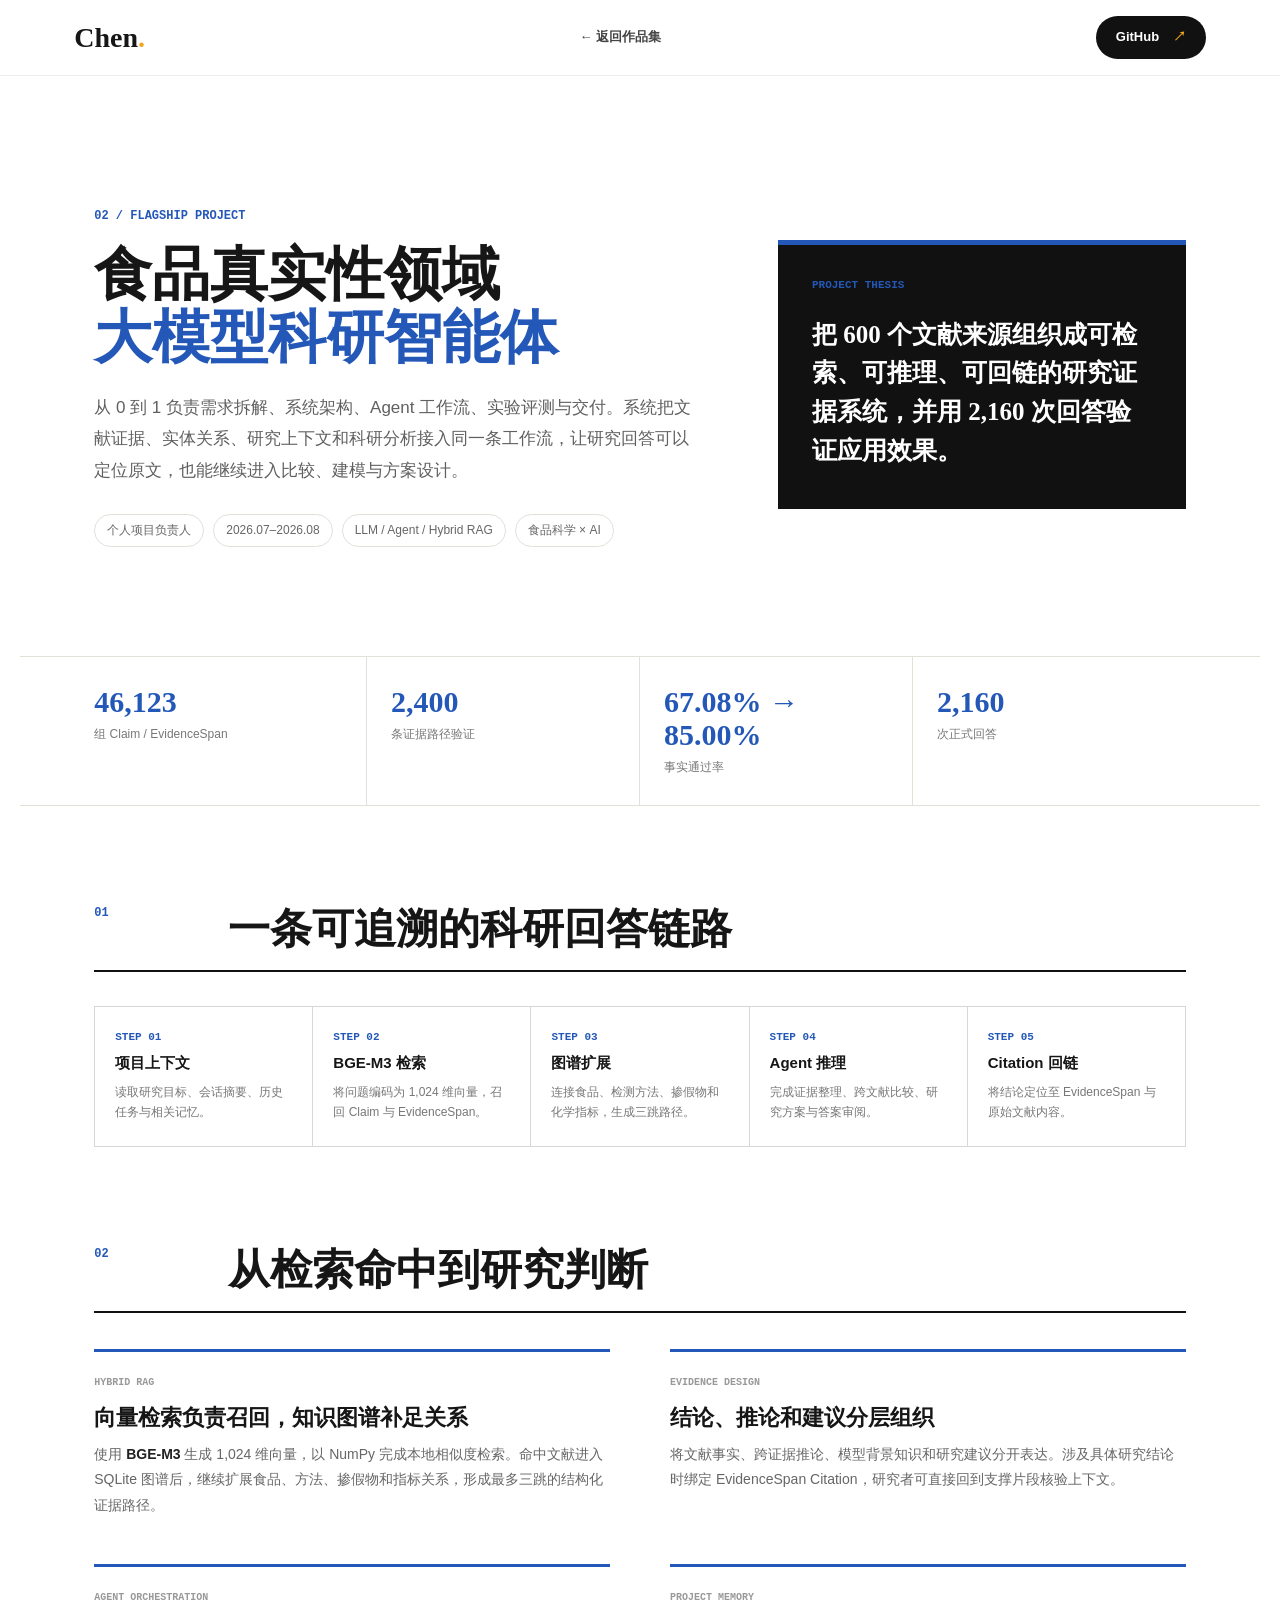
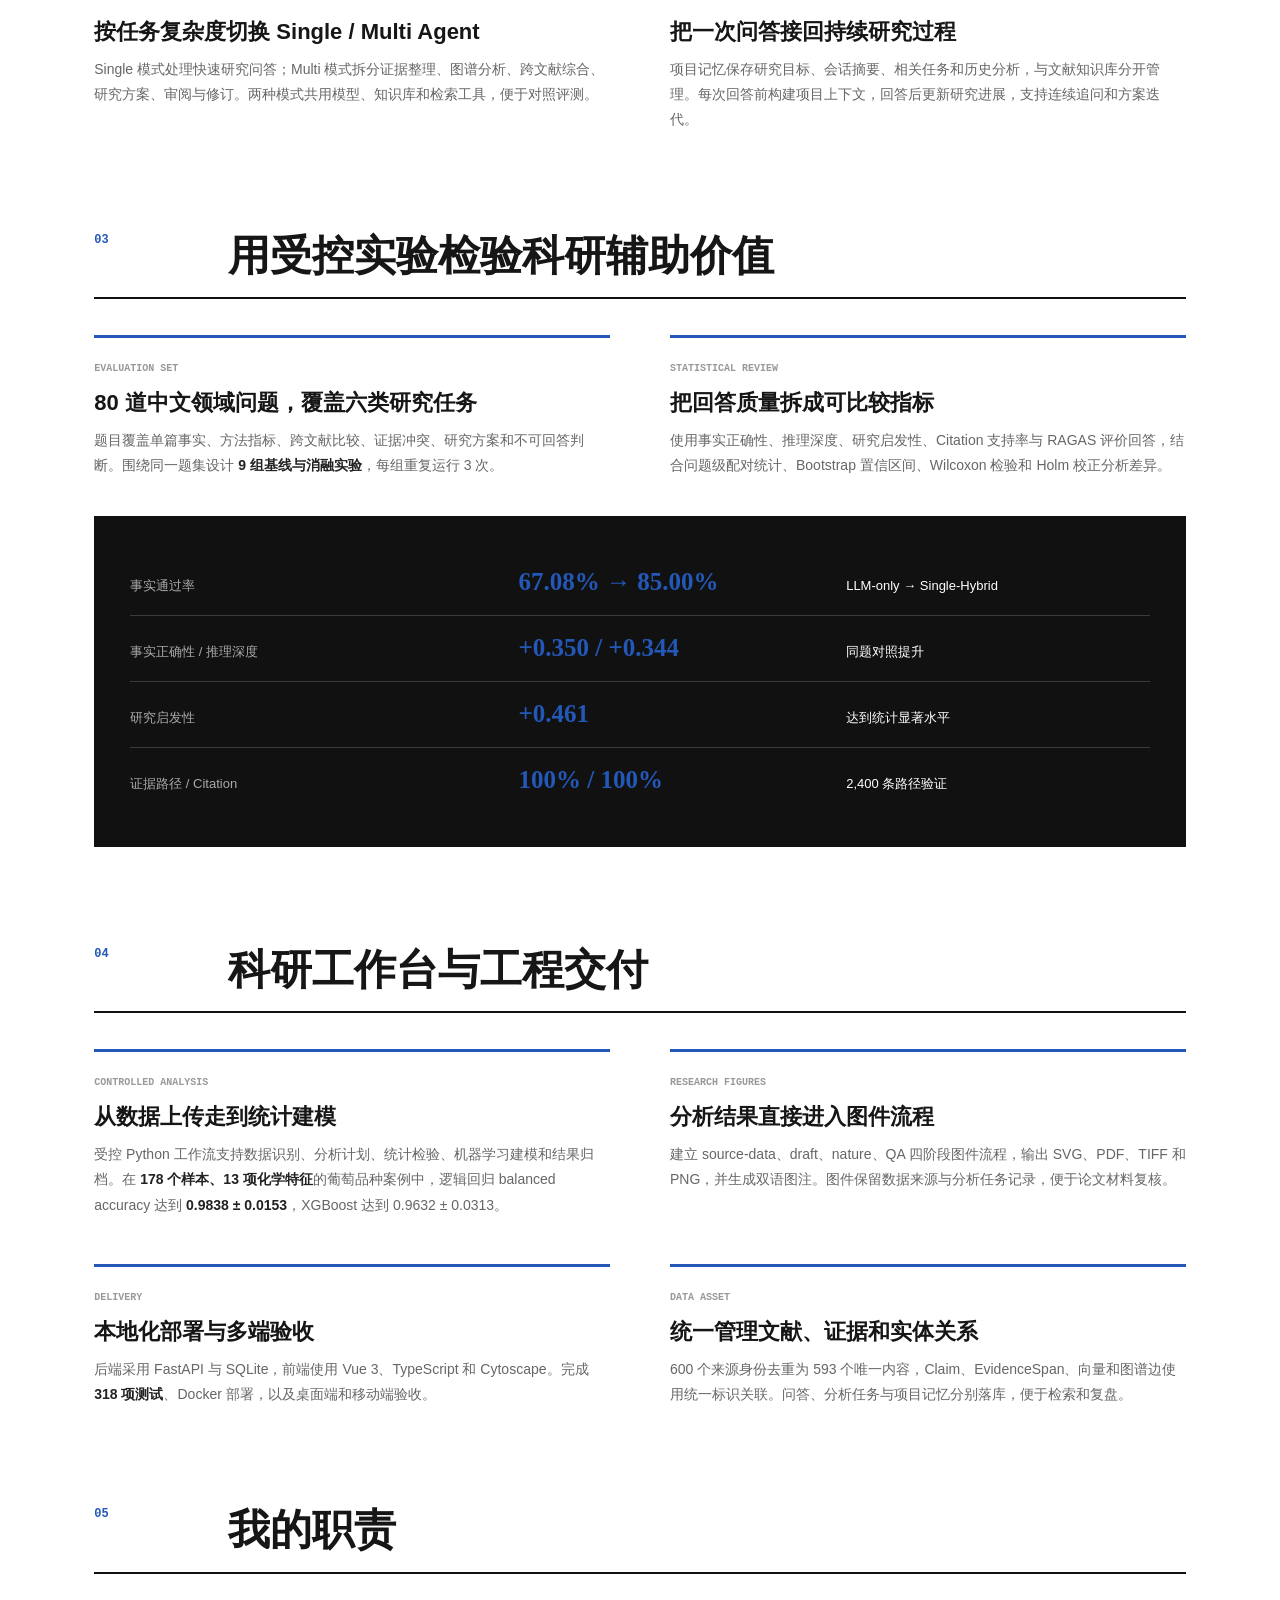
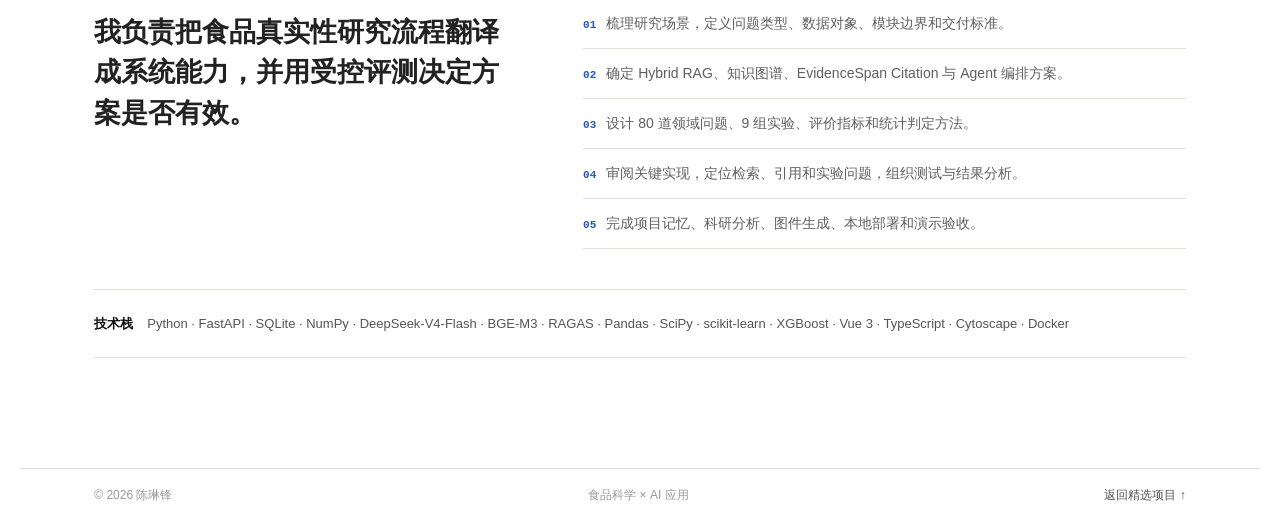
==== research-agent.html @ 5a960bd2 "feat: publish two flagship project case studies" ====
<!doctype html>
<html lang="zh-CN">
<head>
  <meta charset="utf-8">
  <meta name="viewport" content="width=device-width, initial-scale=1">
  <meta name="description" content="陈琳锋主导的食品真实性领域大模型科研智能体：Hybrid RAG、知识图谱、Agent 编排与证据回链。">
  <title>食品真实性领域大模型科研智能体｜陈琳锋</title>
  <link rel="icon" href="data:,">
  <link rel="stylesheet" href="styles.css?v=20260904d">
  <link rel="stylesheet" href="project-detail.css?v=20260904d">
</head>
<body class="case-page research-case">
  <header class="site-header case-header">
    <a class="brand" href="index.html">Chen<span>.</span></a>
    <a class="back-link" href="index.html#projects">← 返回作品集</a>
    <a class="header-action" href="https://github.com/syzlm2001/food-authenticity-research-agent" target="_blank" rel="noreferrer">GitHub <span>↗</span></a>
  </header>

  <main class="case-main">
    <section class="case-hero">
      <div>
        <span class="case-index">02 / FLAGSHIP PROJECT</span>
        <h1>食品真实性领域<br><em>大模型科研智能体</em></h1>
        <p class="case-subtitle">从 0 到 1 负责需求拆解、系统架构、Agent 工作流、实验评测与交付。系统把文献证据、实体关系、研究上下文和科研分析接入同一条工作流，让研究回答可以定位原文，也能继续进入比较、建模与方案设计。</p>
        <div class="case-meta"><span>个人项目负责人</span><span>2026.07–2026.08</span><span>LLM / Agent / Hybrid RAG</span><span>食品科学 × AI</span></div>
      </div>
      <aside class="case-thesis"><p>把 600 个文献来源组织成可检索、可推理、可回链的研究证据系统，并用 2,160 次回答验证应用效果。</p></aside>
    </section>

    <section class="case-metrics" aria-label="项目关键指标">
      <div><b>46,123</b><span>组 Claim / EvidenceSpan</span></div>
      <div><b>2,400</b><span>条证据路径验证</span></div>
      <div><b>67.08% → 85.00%</b><span>事实通过率</span></div>
      <div><b>2,160</b><span>次正式回答</span></div>
    </section>

    <section class="case-section">
      <div class="case-section-head"><span>01</span><h2>一条可追溯的科研回答链路</h2></div>
      <div class="case-flow">
        <div><small>STEP 01</small><strong>项目上下文</strong><p>读取研究目标、会话摘要、历史任务与相关记忆。</p></div>
        <div><small>STEP 02</small><strong>BGE-M3 检索</strong><p>将问题编码为 1,024 维向量，召回 Claim 与 EvidenceSpan。</p></div>
        <div><small>STEP 03</small><strong>图谱扩展</strong><p>连接食品、检测方法、掺假物和化学指标，生成三跳路径。</p></div>
        <div><small>STEP 04</small><strong>Agent 推理</strong><p>完成证据整理、跨文献比较、研究方案与答案审阅。</p></div>
        <div><small>STEP 05</small><strong>Citation 回链</strong><p>将结论定位至 EvidenceSpan 与原始文献内容。</p></div>
      </div>
    </section>

    <section class="case-section">
      <div class="case-section-head"><span>02</span><h2>从检索命中到研究判断</h2></div>
      <div class="case-grid">
        <article class="case-block"><span class="block-label">HYBRID RAG</span><h3>向量检索负责召回，知识图谱补足关系</h3><p>使用 <strong>BGE-M3</strong> 生成 1,024 维向量，以 NumPy 完成本地相似度检索。命中文献进入 SQLite 图谱后，继续扩展食品、方法、掺假物和指标关系，形成最多三跳的结构化证据路径。</p></article>
        <article class="case-block"><span class="block-label">EVIDENCE DESIGN</span><h3>结论、推论和建议分层组织</h3><p>将文献事实、跨证据推论、模型背景知识和研究建议分开表达。涉及具体研究结论时绑定 EvidenceSpan Citation，研究者可直接回到支撑片段核验上下文。</p></article>
        <article class="case-block"><span class="block-label">AGENT ORCHESTRATION</span><h3>按任务复杂度切换 Single / Multi Agent</h3><p>Single 模式处理快速研究问答；Multi 模式拆分证据整理、图谱分析、跨文献综合、研究方案、审阅与修订。两种模式共用模型、知识库和检索工具，便于对照评测。</p></article>
        <article class="case-block"><span class="block-label">PROJECT MEMORY</span><h3>把一次问答接回持续研究过程</h3><p>项目记忆保存研究目标、会话摘要、相关任务和历史分析，与文献知识库分开管理。每次回答前构建项目上下文，回答后更新研究进展，支持连续追问和方案迭代。</p></article>
      </div>
    </section>

    <section class="case-section">
      <div class="case-section-head"><span>03</span><h2>用受控实验检验科研辅助价值</h2></div>
      <div class="case-grid">
        <article class="case-block"><span class="block-label">EVALUATION SET</span><h3>80 道中文领域问题，覆盖六类研究任务</h3><p>题目覆盖单篇事实、方法指标、跨文献比较、证据冲突、研究方案和不可回答判断。围绕同一题集设计 <strong>9 组基线与消融实验</strong>，每组重复运行 3 次。</p></article>
        <article class="case-block"><span class="block-label">STATISTICAL REVIEW</span><h3>把回答质量拆成可比较指标</h3><p>使用事实正确性、推理深度、研究启发性、Citation 支持率与 RAGAS 评价回答，结合问题级配对统计、Bootstrap 置信区间、Wilcoxon 检验和 Holm 校正分析差异。</p></article>
      </div>
      <div class="result-band" aria-label="评测结果">
        <div class="result-row"><span>事实通过率</span><b>67.08% → 85.00%</b><em>LLM-only → Single-Hybrid</em></div>
        <div class="result-row"><span>事实正确性 / 推理深度</span><b>+0.350 / +0.344</b><em>同题对照提升</em></div>
        <div class="result-row"><span>研究启发性</span><b>+0.461</b><em>达到统计显著水平</em></div>
        <div class="result-row"><span>证据路径 / Citation</span><b>100% / 100%</b><em>2,400 条路径验证</em></div>
      </div>
    </section>

    <section class="case-section">
      <div class="case-section-head"><span>04</span><h2>科研工作台与工程交付</h2></div>
      <div class="case-grid">
        <article class="case-block"><span class="block-label">CONTROLLED ANALYSIS</span><h3>从数据上传走到统计建模</h3><p>受控 Python 工作流支持数据识别、分析计划、统计检验、机器学习建模和结果归档。在 <strong>178 个样本、13 项化学特征</strong>的葡萄品种案例中，逻辑回归 balanced accuracy 达到 <strong>0.9838 ± 0.0153</strong>，XGBoost 达到 0.9632 ± 0.0313。</p></article>
        <article class="case-block"><span class="block-label">RESEARCH FIGURES</span><h3>分析结果直接进入图件流程</h3><p>建立 source-data、draft、nature、QA 四阶段图件流程，输出 SVG、PDF、TIFF 和 PNG，并生成双语图注。图件保留数据来源与分析任务记录，便于论文材料复核。</p></article>
        <article class="case-block"><span class="block-label">DELIVERY</span><h3>本地化部署与多端验收</h3><p>后端采用 FastAPI 与 SQLite，前端使用 Vue 3、TypeScript 和 Cytoscape。完成 <strong>318 项测试</strong>、Docker 部署，以及桌面端和移动端验收。</p></article>
        <article class="case-block"><span class="block-label">DATA ASSET</span><h3>统一管理文献、证据和实体关系</h3><p>600 个来源身份去重为 593 个唯一内容，Claim、EvidenceSpan、向量和图谱边使用统一标识关联。问答、分析任务与项目记忆分别落库，便于检索和复盘。</p></article>
      </div>
    </section>

    <section class="case-section">
      <div class="case-section-head"><span>05</span><h2>我的职责</h2></div>
      <div class="case-contribution">
        <p class="contribution-lead">我负责把食品真实性研究流程翻译成系统能力，并用受控评测决定方案是否有效。</p>
        <ul class="contribution-list">
          <li><b>01</b>梳理研究场景，定义问题类型、数据对象、模块边界和交付标准。</li>
          <li><b>02</b>确定 Hybrid RAG、知识图谱、EvidenceSpan Citation 与 Agent 编排方案。</li>
          <li><b>03</b>设计 80 道领域问题、9 组实验、评价指标和统计判定方法。</li>
          <li><b>04</b>审阅关键实现，定位检索、引用和实验问题，组织测试与结果分析。</li>
          <li><b>05</b>完成项目记忆、科研分析、图件生成、本地部署和演示验收。</li>
        </ul>
      </div>
      <p class="tech-line"><strong>技术栈</strong>Python · FastAPI · SQLite · NumPy · DeepSeek-V4-Flash · BGE-M3 · RAGAS · Pandas · SciPy · scikit-learn · XGBoost · Vue 3 · TypeScript · Cytoscape · Docker</p>
    </section>
  </main>

  <footer class="case-footer"><span>© 2026 陈琳锋</span><span>食品科学 × AI 应用</span><a href="index.html#projects">返回精选项目 ↑</a></footer>
</body>
</html>
---- styles.css ----
:root {
  --ink: #161616;
  --muted: #707070;
  --line: #e3e0d8;
  --paper: #ffffff;
  --soft: #faf8f3;
  --orange: #f3a51d;
  --orange-deep: #d77f0d;
  --blue: #2458b8;
}

* { box-sizing: border-box; }
html { scroll-behavior: smooth; }
body {
  margin: 0;
  overflow-x: hidden;
  background: var(--paper);
  color: var(--ink);
  font-family: "Microsoft YaHei", "PingFang SC", "Noto Sans CJK SC", sans-serif;
  line-height: 1.6;
}

.site-header {
  position: sticky;
  top: 0;
  z-index: 10;
  display: flex;
  align-items: center;
  justify-content: space-between;
  height: 76px;
  padding: 0 5.8vw;
  border-bottom: 1px solid #eeeeee;
  background: rgba(255, 255, 255, 0.96);
}
.brand {
  color: var(--ink);
  font: 800 28px/1 Georgia, "Times New Roman", serif;
  letter-spacing: 0;
  text-decoration: none;
}
.brand span { color: var(--orange); }
nav { display: flex; gap: 38px; }
nav a { color: #444444; font-size: 14px; text-decoration: none; }
nav a:hover { color: var(--orange-deep); }
.header-action {
  padding: 11px 20px;
  border-radius: 24px;
  background: #111111;
  color: #ffffff;
  font-size: 13px;
  font-weight: 700;
  text-decoration: none;
}
.header-action span { margin-left: 10px; color: var(--orange); }

.hero,
.quick-facts,
.section,
.contact,
footer {
  width: min(100%, 1240px);
  margin: 0 auto;
  padding-right: 5.8vw;
  padding-left: 5.8vw;
}
.hero {
  display: grid;
  grid-template-columns: 1.05fr 0.95fr;
  align-items: center;
  gap: 40px;
  min-height: 670px;
  padding-top: 74px;
  padding-bottom: 72px;
}
.eyebrow {
  margin: 0 0 16px;
  color: #8a8a8a;
  font: 700 11px/1.2 ui-monospace, "Cascadia Mono", monospace;
  letter-spacing: 0;
}
.eyebrow span {
  display: inline-block;
  width: 8px;
  height: 8px;
  margin-right: 8px;
  border-radius: 50%;
  background: var(--orange);
}
.hero h1 {
  margin: 0;
  color: #101010;
  font: 800 78px/1.05 Georgia, "Noto Serif SC", "Songti SC", serif;
  letter-spacing: 0;
}
.hero h1 em { color: var(--orange-deep); font-style: normal; }
.hero-intro {
  max-width: 510px;
  margin: 30px 0 22px;
  color: #626262;
  font-size: 17px;
  line-height: 1.8;
}
.hero-tags,
.mini-tags { display: flex; flex-wrap: wrap; gap: 9px; }
.hero-tags span,
.mini-tags span {
  padding: 5px 12px;
  border: 1px solid var(--line);
  border-radius: 18px;
  color: #666666;
  font-size: 12px;
}
.hero-visual { position: relative; height: 490px; }
.orange-shape {
  position: absolute;
  z-index: 1;
  top: 62px;
  left: 50%;
  width: 350px;
  height: 350px;
  border-radius: 42% 58% 50% 50% / 46% 43% 57% 54%;
  background: var(--orange);
  transform: translateX(-50%) rotate(7deg);
}
.portrait-frame {
  position: absolute;
  z-index: 2;
  top: 35px;
  left: 50%;
  width: 290px;
  height: 390px;
  overflow: hidden;
  border: 10px solid #ffffff;
  box-shadow: 0 17px 35px rgba(0, 0, 0, 0.16);
  transform: translateX(-50%);
}
.portrait-frame img { display: block; width: 100%; height: 100%; object-fit: cover; }
.float-label {
  position: absolute;
  z-index: 3;
  display: flex;
  align-items: center;
  gap: 10px;
  padding: 9px 15px;
  border-radius: 28px;
  background: #ffffff;
  box-shadow: 0 8px 24px rgba(0, 0, 0, 0.12);
  font-size: 12px;
}
.float-label b {
  display: grid;
  place-items: center;
  width: 29px;
  height: 29px;
  border-radius: 50%;
  background: #111111;
  color: #ffffff;
  font-size: 11px;
}
.float-label small { color: #999999; }
.label-one { top: 155px; left: 4%; }
.label-two { right: 3%; bottom: 75px; }

.quick-facts {
  display: grid;
  grid-template-columns: repeat(4, 1fr);
  border-top: 1px solid var(--line);
  border-bottom: 1px solid var(--line);
}
.quick-facts div { padding: 25px 20px; border-right: 1px solid var(--line); }
.quick-facts div:first-child { padding-left: 0; }
.quick-facts div:last-child { border-right: 0; }
.quick-facts b {
  display: block;
  font: 800 30px/1 Georgia, "Times New Roman", serif;
  letter-spacing: 0;
}
.quick-facts span { display: block; margin-top: 5px; color: #888888; font-size: 12px; }

.section { padding-top: 110px; }
.section-title {
  display: flex;
  align-items: end;
  gap: 20px;
  margin-bottom: 42px;
  padding-bottom: 16px;
  border-bottom: 2px solid #111111;
}
.section-no {
  padding-bottom: 5px;
  color: var(--orange-deep);
  font: 800 14px ui-monospace, "Cascadia Mono", monospace;
}
.section-title .eyebrow { margin-bottom: 6px; }
.section-title h2 {
  margin: 0;
  font: 800 50px/1 Georgia, "Noto Serif SC", "Songti SC", serif;
  letter-spacing: 0;
}
.section-caption { margin: 0 0 3px auto; color: #999999; font-size: 13px; }

.timeline { position: relative; margin-left: 15px; }
.timeline::before {
  position: absolute;
  top: 7px;
  bottom: 8px;
  left: 6px;
  width: 1px;
  background: var(--line);
  content: "";
}
.timeline-item {
  position: relative;
  display: grid;
  grid-template-columns: 145px 1fr;
  gap: 32px;
  padding-bottom: 52px;
}
.timeline-dot {
  position: absolute;
  top: 7px;
  left: 0;
  width: 13px;
  height: 13px;
  border: 3px solid #ffffff;
  border-radius: 50%;
  background: var(--orange);
  box-shadow: 0 0 0 1px var(--orange);
}
.timeline-date { padding-left: 34px; color: #999999; font: 12px ui-monospace, monospace; }
.timeline-content { padding-bottom: 30px; border-bottom: 1px solid var(--line); }
.timeline-content h3 { margin: 0; font-size: 24px; line-height: 1.3; }
.timeline-content .role { margin: 7px 0; color: var(--orange-deep); font-size: 13px; }
.timeline-content p:not(.role) { max-width: 730px; margin: 12px 0; color: #666666; }
.mini-tags { margin-top: 16px; gap: 7px; }

.project-section { padding-bottom: 30px; }
.project-grid { display: grid; grid-template-columns: repeat(2, minmax(0, 1fr)); gap: 18px; }
.project-card {
  position: relative;
  min-width: 0;
  min-height: 300px;
  padding: 26px 28px 30px;
  border: 1px solid var(--line);
  background: #ffffff;
}
.project-card:hover { border-color: #aaaaaa; }
.project-card-featured { grid-column: span 2; min-height: 340px; background: var(--soft); }
.card-top { display: flex; align-items: center; justify-content: space-between; gap: 16px; }
.card-number { color: var(--orange-deep); font: 700 12px ui-monospace, monospace; }
.card-top a,
.competition-head a { color: var(--blue); font: 12px ui-monospace, monospace; text-decoration: none; }
.card-accent { width: 62px; height: 5px; margin: 25px 0 18px; background: var(--orange); }
.project-card h3 { max-width: 670px; margin: 14px 0 8px; font-size: 24px; line-height: 1.35; }
.project-card:not(.project-card-featured) h3 { font-size: 20px; }
.card-role { margin: 0 0 15px; color: #8a8a8a; font: 11px ui-monospace, monospace; }
.project-card > p:not(.card-role) { max-width: 720px; margin: 0; color: #666666; }
.card-metrics { display: flex; flex-wrap: wrap; gap: 36px; margin-top: 22px; }
.card-metrics b { color: var(--blue); font: 800 24px/1 Georgia, "Times New Roman", serif; }
.card-metrics small {
  display: block;
  margin-top: 5px;
  color: #8a8a8a;
  font: 400 11px/1.3 "Microsoft YaHei", sans-serif;
}
.card-type { color: #999999; font: 11px ui-monospace, monospace; }

.competition-section {
  width: 100%;
  max-width: none;
  padding-right: max(5.8vw, calc((100% - 1240px) / 2 + 5.8vw));
  padding-bottom: 100px;
  padding-left: max(5.8vw, calc((100% - 1240px) / 2 + 5.8vw));
  background: #111111;
  color: #ffffff;
}
.competition-section .section-title { border-color: #555555; }
.competition-section .section-title h2 { color: #ffffff; }
.competition-section .eyebrow { color: #999999; }
.competition-grid { display: grid; grid-template-columns: 1fr 1fr; gap: 70px; }
.competition-head {
  display: flex;
  justify-content: space-between;
  margin-bottom: 23px;
  padding-bottom: 12px;
  border-bottom: 1px solid #444444;
  color: var(--orange);
  font: 12px ui-monospace, monospace;
}
.competition-head a { color: #aac2eb; }
.competition-grid h3 { margin: 0 0 8px; font-size: 24px; }
.competition-grid strong { display: block; margin-bottom: 12px; color: #ffbd5a; font-size: 13px; }
.competition-grid p { max-width: 500px; margin: 0; color: #bbbbbb; }

.capability-grid { display: grid; grid-template-columns: repeat(3, 1fr); gap: 40px; }
.capability-grid > div { padding-top: 15px; border-top: 3px solid #111111; }
.capability-grid span { color: var(--orange-deep); font: 800 13px ui-monospace, monospace; }
.capability-grid h3 { margin: 16px 0 8px; font-size: 22px; }
.capability-grid p { margin: 0; color: #777777; font-size: 14px; }
.about-grid { display: grid; grid-template-columns: 1fr 1fr; gap: 65px; }
.about-grid > div { padding-top: 18px; border-top: 1px solid var(--line); }
.about-grid h3 { margin: 0 0 10px; font-size: 22px; }
.about-grid p { max-width: 480px; margin: 0; color: #666666; }

.contact {
  display: flex;
  align-items: end;
  justify-content: space-between;
  margin-top: 120px;
  padding-top: 88px;
  padding-bottom: 88px;
  border-top: 1px solid var(--line);
}
.contact h2 {
  margin: 0;
  font: 800 57px/1.06 Georgia, "Noto Serif SC", "Songti SC", serif;
  letter-spacing: 0;
}
.contact h2 em { color: var(--orange-deep); font-style: normal; }
.contact-links { display: flex; flex-direction: column; gap: 9px; }
.contact-links a { color: #333333; font-size: 15px; text-decoration: none; }
.contact-links a:hover { color: var(--orange-deep); }
footer {
  display: flex;
  justify-content: space-between;
  padding-top: 17px;
  padding-bottom: 22px;
  border-top: 1px solid var(--line);
  color: #999999;
  font-size: 12px;
}
footer a { color: #555555; text-decoration: none; }

@media (max-width: 1000px) {
  nav { gap: 20px; }
  .hero { grid-template-columns: 1fr 0.85fr; min-height: 610px; }
  .hero h1 { font-size: 60px; }
  .hero-visual { height: 430px; }
  .orange-shape { width: 300px; height: 300px; }
  .portrait-frame { width: 250px; height: 340px; }
  .label-one { left: -2%; }
  .label-two { right: -2%; }
}

@media (max-width: 760px) {
  .site-header { height: 64px; padding: 0 20px; }
  .brand { font-size: 24px; }
  .site-header nav { display: none; }
  .header-action { padding: 9px 13px; font-size: 11px; }
  .header-action span { margin-left: 5px; }
  .hero,
  .quick-facts,
  .section,
  .contact,
  footer { padding-right: 20px; padding-left: 20px; }
  .hero {
    grid-template-columns: 1fr;
    gap: 35px;
    min-height: 0;
    padding-top: 55px;
    padding-bottom: 52px;
  }
  .hero h1 { max-width: 350px; font-size: 44px; line-height: 1.08; word-break: keep-all; }
  .hero-intro { margin-top: 24px; font-size: 15px; }
  .hero-visual { height: 390px; }
  .orange-shape { top: 46px; width: 270px; height: 270px; }
  .portrait-frame { top: 25px; width: 225px; height: 305px; border-width: 8px; }
  .float-label { padding: 7px 11px; font-size: 10px; }
  .label-one { top: 125px; left: 0; }
  .label-two { right: 0; bottom: 35px; }
  .quick-facts { grid-template-columns: repeat(2, 1fr); }
  .quick-facts div { padding: 21px 12px; border-bottom: 1px solid var(--line); }
  .quick-facts div:nth-child(2) { border-right: 0; }
  .quick-facts div:nth-child(3),
  .quick-facts div:nth-child(4) { border-bottom: 0; }
  .quick-facts div:first-child { padding-left: 12px; }
  .quick-facts b { font-size: 25px; }
  .section { padding-top: 72px; }
  .section-title { gap: 13px; margin-bottom: 30px; padding-bottom: 12px; }
  .section-title h2 { font-size: 36px; }
  .section-caption { display: none; }
  .timeline { margin-left: 0; }
  .timeline::before, .timeline-dot { display: none; }
  .timeline-item { grid-template-columns: 1fr; gap: 10px; padding-bottom: 38px; }
  .timeline-date { padding-left: 0; }
  .timeline-content { padding-bottom: 24px; }
  .timeline-content h3 { font-size: 21px; }
  .project-grid { grid-template-columns: 1fr; }
  .project-card,
  .project-card-featured { grid-column: span 1; min-height: 0; padding: 22px 20px 25px; }
  .project-card h3,
  .project-card:not(.project-card-featured) h3 { font-size: 21px; }
  .card-top { align-items: flex-start; }
  .competition-section { padding-right: 20px; padding-bottom: 72px; padding-left: 20px; }
  .competition-grid { grid-template-columns: 1fr; gap: 50px; }
  .competition-grid h3 { font-size: 21px; }
  .capability-grid, .about-grid { grid-template-columns: 1fr; gap: 30px; }
  .contact {
    align-items: flex-start;
    flex-direction: column;
    gap: 35px;
    margin-top: 78px;
    padding-top: 62px;
    padding-bottom: 62px;
  }
  .contact h2 { font-size: 42px; }
  .contact-links a { overflow-wrap: anywhere; }
  footer { flex-direction: column; gap: 5px; }
}
---- project-detail.css ----
.case-page {
  --case-accent: var(--orange);
  background: #fff;
}

.case-page.research-case { --case-accent: var(--blue); }

.case-header .back-link {
  color: #444;
  font-size: 13px;
  font-weight: 700;
  text-decoration: none;
}

.case-header .back-link:hover { color: var(--case-accent); }

.case-main { padding-top: 0; }

.case-hero {
  display: grid;
  grid-template-columns: minmax(0, 1.2fr) minmax(310px, .8fr);
  gap: 72px;
  width: min(100%, 1240px);
  min-height: 580px;
  margin: 0 auto;
  padding: 92px 5.8vw 76px;
  align-items: center;
}

.case-index {
  color: var(--case-accent);
  font: 800 12px/1.2 ui-monospace, "Cascadia Mono", monospace;
}

.case-hero h1 {
  max-width: 820px;
  margin: 18px 0 22px;
  font: 800 58px/1.08 Georgia, "Noto Serif SC", "Songti SC", serif;
  letter-spacing: 0;
}

.case-hero h1 em { color: var(--case-accent); font-style: normal; }

.case-subtitle {
  max-width: 720px;
  margin: 0;
  color: #606060;
  font-size: 17px;
  line-height: 1.85;
}

.case-meta {
  display: flex;
  flex-wrap: wrap;
  gap: 9px;
  margin-top: 28px;
}

.case-meta span {
  padding: 6px 12px;
  border: 1px solid var(--line);
  border-radius: 18px;
  color: #666;
  font-size: 12px;
}

.case-thesis {
  position: relative;
  padding: 34px 34px 38px;
  border-top: 5px solid var(--case-accent);
  background: #111;
  color: #fff;
}

.case-thesis::before {
  display: block;
  margin-bottom: 25px;
  color: var(--case-accent);
  font: 800 11px ui-monospace, monospace;
  content: "PROJECT THESIS";
}

.case-thesis p {
  margin: 0;
  font: 700 25px/1.55 Georgia, "Noto Serif SC", serif;
}

.case-metrics {
  display: grid;
  grid-template-columns: repeat(4, minmax(0, 1fr));
  width: min(100%, 1240px);
  margin: 0 auto;
  padding: 0 5.8vw;
  border-top: 1px solid var(--line);
  border-bottom: 1px solid var(--line);
}

.case-metrics div {
  min-width: 0;
  padding: 28px 24px;
  border-right: 1px solid var(--line);
}

.case-metrics div:first-child { padding-left: 0; }
.case-metrics div:last-child { border-right: 0; }

.case-metrics b {
  display: block;
  color: var(--case-accent);
  font: 800 30px/1.1 Georgia, "Times New Roman", serif;
  overflow-wrap: anywhere;
}

.case-metrics span {
  display: block;
  margin-top: 7px;
  color: #777;
  font-size: 12px;
}

.case-section {
  width: min(100%, 1240px);
  margin: 0 auto;
  padding: 100px 5.8vw 0;
}

.case-section-head {
  display: grid;
  grid-template-columns: 110px 1fr;
  gap: 24px;
  padding-bottom: 18px;
  border-bottom: 2px solid #111;
}

.case-section-head span {
  color: var(--case-accent);
  font: 800 12px ui-monospace, monospace;
}

.case-section-head h2 {
  margin: 0;
  font: 800 42px/1.1 Georgia, "Noto Serif SC", serif;
}

.case-flow {
  display: grid;
  grid-template-columns: repeat(5, minmax(0, 1fr));
  gap: 1px;
  margin-top: 34px;
  background: #d7d7d7;
  border: 1px solid #d7d7d7;
}

.case-flow div {
  min-width: 0;
  padding: 24px 20px;
  background: #fff;
}

.case-flow small {
  display: block;
  color: var(--case-accent);
  font: 800 11px ui-monospace, monospace;
}

.case-flow strong { display: block; margin-top: 8px; font-size: 15px; }
.case-flow p { margin: 8px 0 0; color: #777; font-size: 12px; line-height: 1.6; }

.case-grid {
  display: grid;
  grid-template-columns: repeat(2, minmax(0, 1fr));
  column-gap: 60px;
  row-gap: 46px;
  margin-top: 36px;
}

.case-block {
  padding-top: 15px;
  border-top: 3px solid var(--case-accent);
}

.case-block .block-label {
  color: #999;
  font: 800 10px ui-monospace, monospace;
}

.case-block h3 { margin: 10px 0 10px; font-size: 22px; line-height: 1.35; }
.case-block p { margin: 0; color: #666; font-size: 14px; line-height: 1.8; }
.case-block strong { color: #222; }

.result-band {
  margin-top: 38px;
  padding: 34px 36px;
  background: #111;
  color: #fff;
}

.result-row {
  display: grid;
  grid-template-columns: 1.2fr 1fr 1fr;
  gap: 24px;
  padding: 18px 0;
  border-bottom: 1px solid #3c3c3c;
  align-items: baseline;
}

.result-row:last-child { border-bottom: 0; }
.result-row span { color: #aaa; font-size: 13px; }
.result-row b { color: var(--case-accent); font: 800 25px Georgia, serif; }
.result-row em { color: #fff; font-style: normal; font-size: 13px; }

.case-contribution {
  display: grid;
  grid-template-columns: .82fr 1.18fr;
  gap: 70px;
  margin-top: 38px;
}

.contribution-lead {
  margin: 0;
  color: #222;
  font: 700 27px/1.5 Georgia, "Noto Serif SC", serif;
}

.contribution-list { margin: 0; padding: 0; list-style: none; }
.contribution-list li { padding: 13px 0; border-bottom: 1px solid var(--line); color: #5f5f5f; font-size: 14px; line-height: 1.65; }
.contribution-list li:first-child { padding-top: 0; }
.contribution-list b { margin-right: 10px; color: var(--case-accent); font: 800 11px ui-monospace, monospace; }

.tech-line {
  margin-top: 40px;
  padding: 22px 0;
  border-top: 1px solid var(--line);
  border-bottom: 1px solid var(--line);
  color: #555;
  font-size: 13px;
  line-height: 1.8;
}

.tech-line strong { margin-right: 14px; color: #111; }

.case-footer { margin-top: 110px; }

@media (max-width: 900px) {
  .case-hero { grid-template-columns: 1fr; min-height: 0; gap: 38px; }
  .case-hero h1 { font-size: 48px; }
  .case-thesis { max-width: 620px; }
  .case-flow { grid-template-columns: repeat(3, minmax(0, 1fr)); }
}

@media (max-width: 760px) {
  .case-header { height: 64px; }
  .case-hero { padding: 58px 20px 48px; }
  .case-hero h1 { font-size: 39px; line-height: 1.12; }
  .case-subtitle { font-size: 15px; }
  .case-thesis { padding: 26px 24px 30px; }
  .case-thesis p { font-size: 21px; }
  .case-metrics { grid-template-columns: repeat(2, minmax(0, 1fr)); padding: 0 20px; }
  .case-metrics div { padding: 22px 12px; border-bottom: 1px solid var(--line); }
  .case-metrics div:nth-child(2) { border-right: 0; }
  .case-metrics div:nth-child(3), .case-metrics div:nth-child(4) { border-bottom: 0; }
  .case-metrics div:first-child { padding-left: 12px; }
  .case-metrics b { font-size: 24px; }
  .case-section { padding: 72px 20px 0; }
  .case-section-head { grid-template-columns: 45px 1fr; gap: 12px; }
  .case-section-head h2 { font-size: 32px; }
  .case-flow { grid-template-columns: 1fr; }
  .case-grid, .case-contribution { grid-template-columns: 1fr; gap: 30px; }
  .result-band { padding: 24px 20px; }
  .result-row { grid-template-columns: 1fr; gap: 5px; }
  .result-row b { font-size: 22px; }
  .contribution-lead { font-size: 23px; }
  .case-footer { margin-top: 76px; }
}
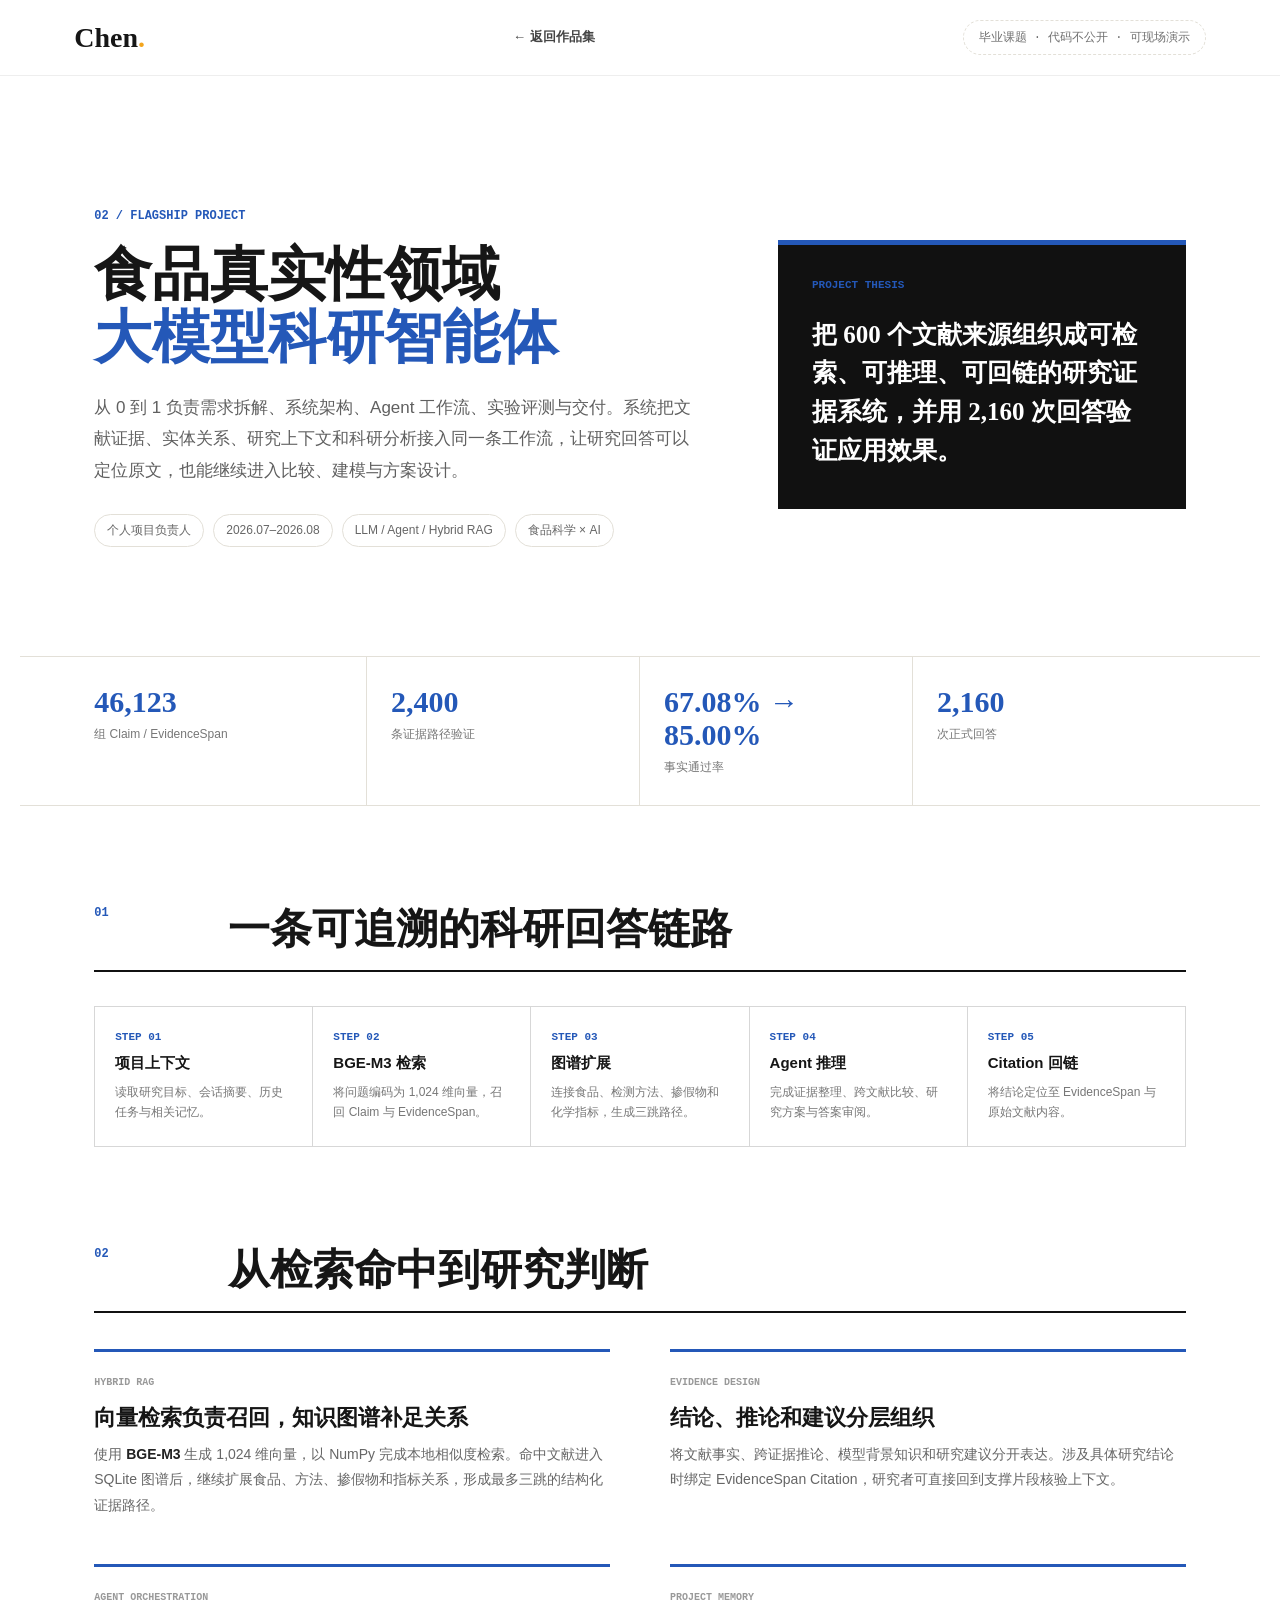
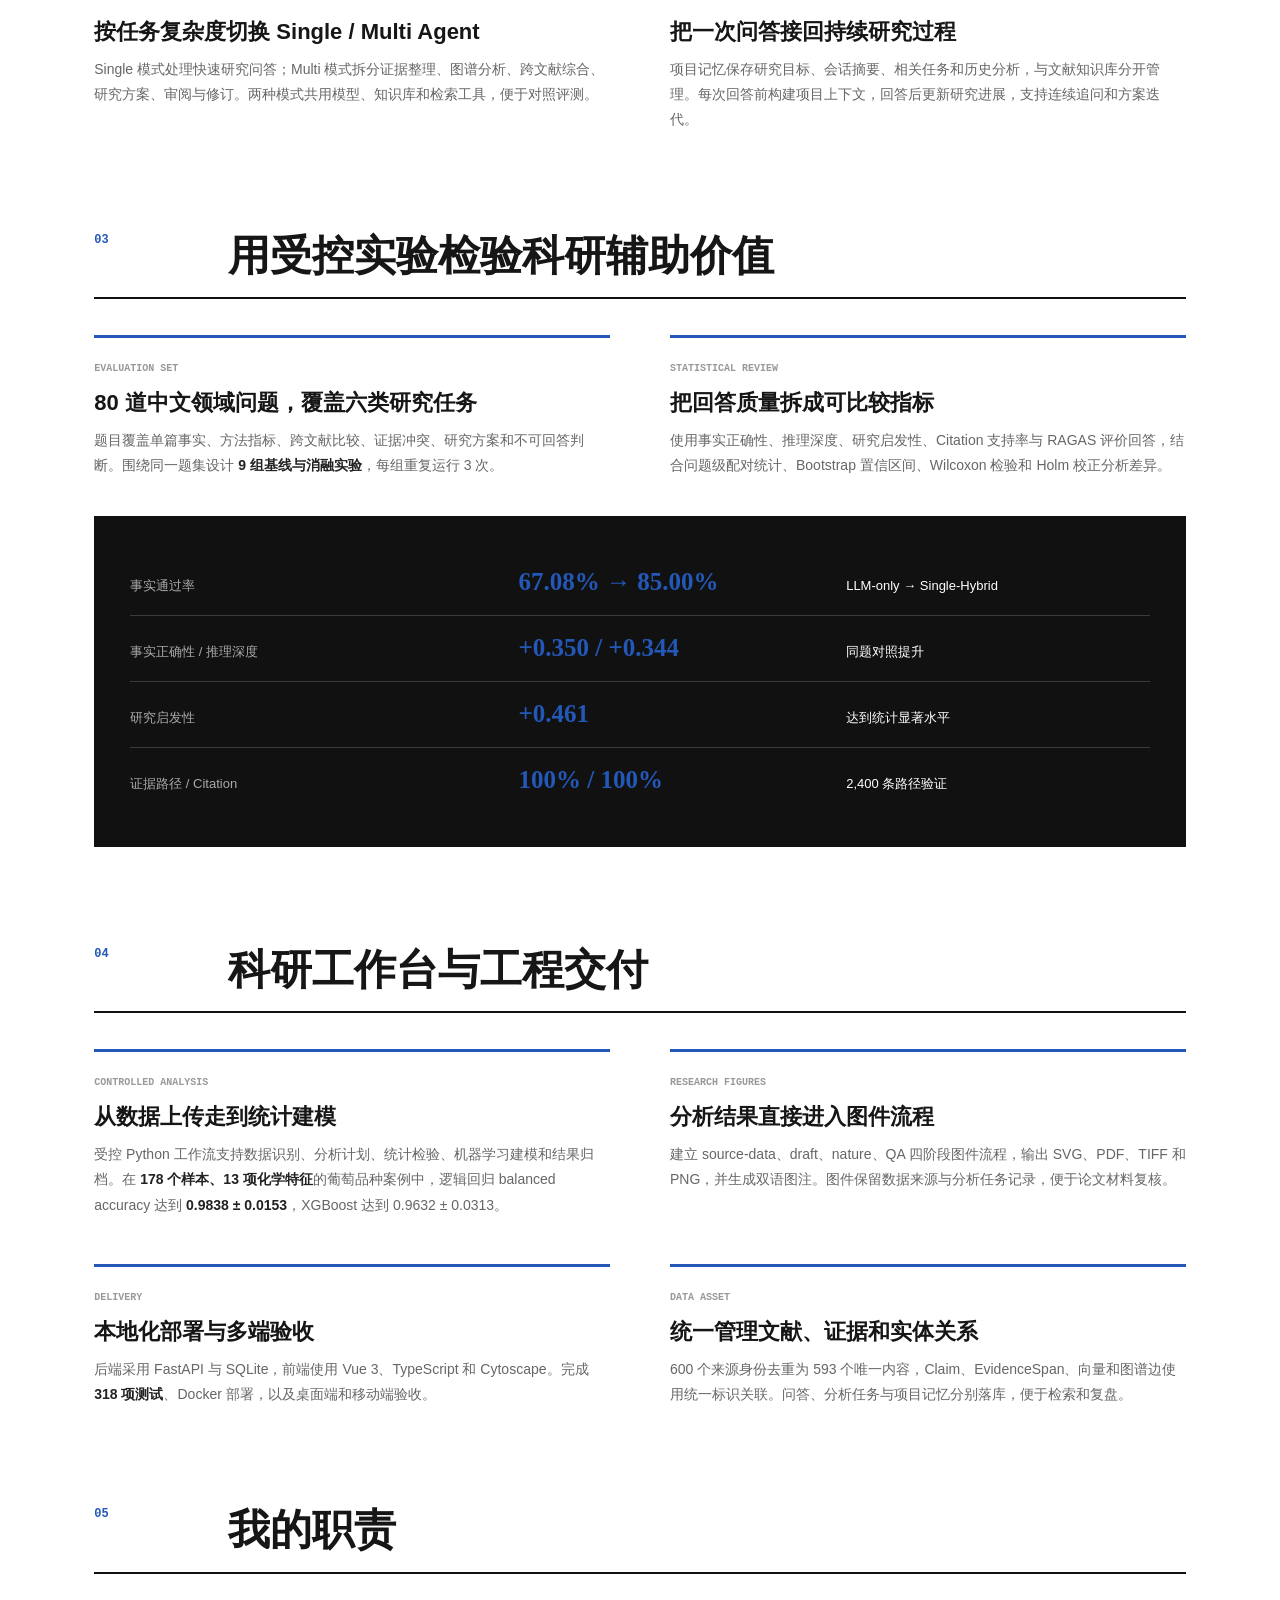
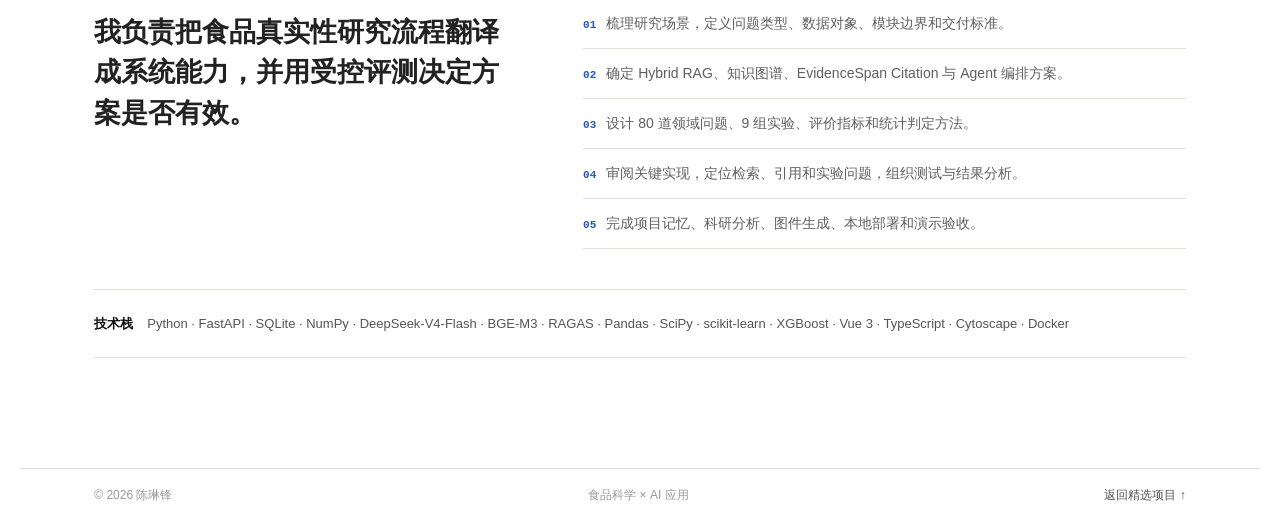
==== commit 01f50518: "fix: 撤下 2 个 404 仓库链接，补材料 Skill 详情页与口径对齐 - 首页 01/02 卡 + spectral/research 详情页顶部共 4 处 GitHub 链接指向   未公" ====
--- a/research-agent.html
+++ b/research-agent.html
@@ -6,14 +6,14 @@
   <meta name="description" content="陈琳锋主导的食品真实性领域大模型科研智能体：Hybrid RAG、知识图谱、Agent 编排与证据回链。">
   <title>食品真实性领域大模型科研智能体｜陈琳锋</title>
   <link rel="icon" href="data:,">
-  <link rel="stylesheet" href="styles.css?v=20260904d">
-  <link rel="stylesheet" href="project-detail.css?v=20260904d">
+  <link rel="stylesheet" href="styles.css?v=20260912">
+  <link rel="stylesheet" href="project-detail.css?v=20260912">
 </head>
 <body class="case-page research-case">
   <header class="site-header case-header">
     <a class="brand" href="index.html">Chen<span>.</span></a>
     <a class="back-link" href="index.html#projects">← 返回作品集</a>
-    <a class="header-action" href="https://github.com/syzlm2001/food-authenticity-research-agent" target="_blank" rel="noreferrer">GitHub <span>↗</span></a>
+    <span class="repo-note repo-note-strong">毕业课题 · 代码不公开 · 可现场演示</span>
   </header>
 
   <main class="case-main">
--- a/styles.css
+++ b/styles.css
@@ -264,6 +264,16 @@
   font: 400 11px/1.3 "Microsoft YaHei", sans-serif;
 }
 .card-type { color: #999999; font: 11px ui-monospace, monospace; }
+/* 代码不公开状态标签：替代不可点击的仓库链接 */
+.repo-note {
+  padding: 4px 11px;
+  border: 1px dashed var(--line, #cfcfcf);
+  border-radius: 20px;
+  color: var(--muted, #8a8a8a);
+  font: 11px ui-monospace, monospace;
+  white-space: nowrap;
+}
+.repo-note-strong { padding: 8px 15px; font-size: 12px; }
 
 .competition-section {
   width: 100%;
